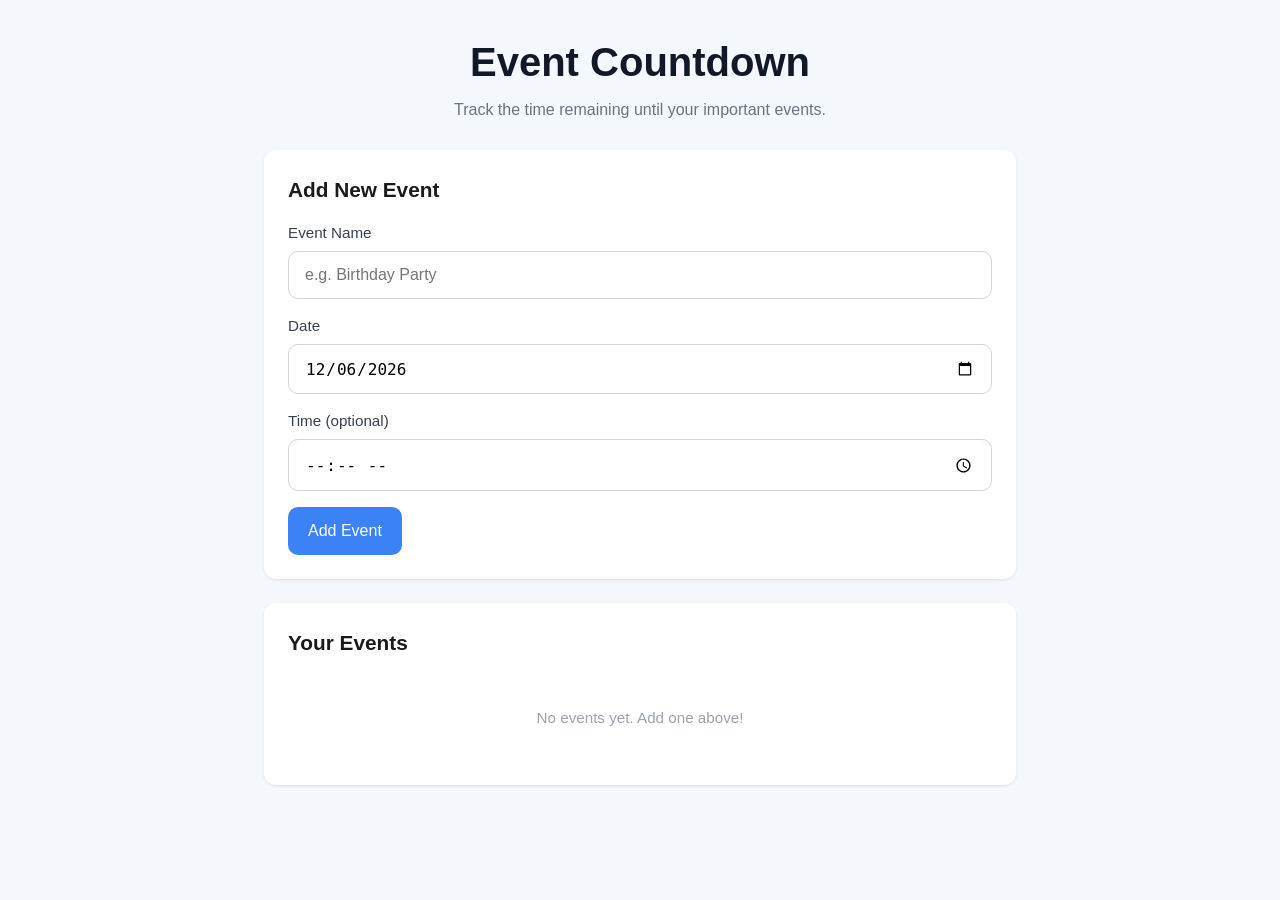
==== index.html @ d92455cd "Add files via upload" ====
<!DOCTYPE html>
<html lang="en">
<head>
  <meta charset="UTF-8">
  <meta name="viewport" content="width=device-width, initial-scale=1.0">
  <title>Event Countdown</title>
  <link rel="stylesheet" href="styles.css">
</head>
<body>
  <div class="container">
    <header>
      <h1>Event Countdown</h1>
      <p>Track the time remaining until your important events.</p>
    </header>

    <section class="add-event">
      <h2>Add New Event</h2>
      <form id="event-form">
        <div class="form-group">
          <label for="event-name">Event Name</label>
          <input type="text" id="event-name" required placeholder="e.g. Birthday Party">
        </div>
        <div class="form-group">
          <label for="event-date">Date</label>
          <input type="date" id="event-date" required>
        </div>
        <div class="form-group">
          <label for="event-time">Time (optional)</label>
          <input type="time" id="event-time">
        </div>
        <button type="submit">Add Event</button>
      </form>
    </section>

    <section class="events-list">
      <h2>Your Events</h2>
      <div id="events-container">
        <!-- Events will be rendered here -->
      </div>
    </section>
  </div>

  <script src="app.js"></script>
</body>
</html>
---- styles.css ----
* {
  box-sizing: border-box;
  margin: 0;
  padding: 0;
}

body {
  font-family: -apple-system, BlinkMacSystemFont, "Segoe UI", Roboto, Oxygen, Ubuntu, sans-serif;
  background: #f4f7fb;
  color: #1a1a1a;
  line-height: 1.5;
  -webkit-text-size-adjust: 100%;
}

.container {
  max-width: 800px;
  margin: 1.25rem auto;
  padding: 0 1rem;
}

header {
  text-align: center;
  margin-bottom: 1.75rem;
}

header h1 {
  font-size: 2rem;
  margin-bottom: 0.4rem;
  color: #111827;
}

header p {
  color: #6b7280;
  font-size: 0.95rem;
}

.add-event, .events-list {
  background: white;
  border-radius: 12px;
  padding: 1.25rem;
  margin-bottom: 1.5rem;
  box-shadow: 0 1px 3px rgba(0, 0, 0, 0.1);
}

h2 {
  margin-bottom: 1rem;
  font-size: 1.3rem;
}

.form-group {
  margin-bottom: 1rem;
}

label {
  display: block;
  margin-bottom: 0.4rem;
  font-weight: 500;
  color: #374151;
  font-size: 0.95rem;
}

input[type="text"],
input[type="date"],
input[type="time"] {
  width: 100%;
  padding: 0.85rem 1rem;
  border: 1px solid #d1d5db;
  border-radius: 10px;
  font-size: 1rem;
  min-height: 48px;
}

input:focus {
  outline: none;
  border-color: #3b82f6;
  box-shadow: 0 0 0 3px rgba(59, 130, 246, 0.15);
}

button {
  background: #3b82f6;
  color: white;
  border: none;
  padding: 0.9rem 1.25rem;
  border-radius: 10px;
  font-size: 1rem;
  cursor: pointer;
  font-weight: 500;
  min-height: 48px;
  width: 100%;
}

button:hover {
  background: #2563eb;
}

.event-card {
  border: 1px solid #e5e7eb;
  border-radius: 10px;
  padding: 1rem;
  margin-bottom: 1rem;
  background: #fafafa;
}

.event-header {
  display: flex;
  justify-content: space-between;
  align-items: flex-start;
  gap: 0.75rem;
  margin-bottom: 0.6rem;
}

.event-name {
  font-size: 1.15rem;
  font-weight: 600;
  word-break: break-word;
  flex: 1;
}

.delete-btn {
  background: #ef4444;
  padding: 0.5rem 0.85rem;
  font-size: 0.875rem;
  width: auto;
  min-height: 36px;
  flex-shrink: 0;
}

.delete-btn:hover {
  background: #dc2626;
}

.event-datetime {
  color: #6b7280;
  font-size: 0.875rem;
  margin-bottom: 0.75rem;
  line-height: 1.4;
}

.countdown {
  display: grid;
  grid-template-columns: repeat(4, 1fr);
  gap: 0.5rem;
  text-align: center;
}

.time-unit {
  min-width: 0;
}

.time-value {
  font-size: 1.5rem;
  font-weight: 700;
  color: #1f2937;
  display: block;
  line-height: 1.1;
}

.time-label {
  font-size: 0.7rem;
  color: #6b7280;
  text-transform: uppercase;
  letter-spacing: 0.5px;
  margin-top: 0.15rem;
}

.past-event {
  opacity: 0.7;
}

.past-label {
  color: #ef4444;
  font-weight: 600;
  margin-top: 0.5rem;
  font-size: 0.9rem;
}

.empty-state {
  text-align: center;
  color: #9ca3af;
  padding: 2rem 0;
  font-size: 0.95rem;
}

/* Larger screens */
@media (min-width: 640px) {
  .container {
    margin: 2rem auto;
    padding: 0 1.5rem;
  }

  header h1 {
    font-size: 2.5rem;
  }

  header p {
    font-size: 1rem;
  }

  .add-event, .events-list {
    padding: 1.5rem;
  }

  button {
    width: auto;
  }

  .countdown {
    display: flex;
    gap: 1rem;
    justify-content: flex-start;
  }

  .time-unit {
    min-width: 70px;
  }

  .time-value {
    font-size: 1.75rem;
  }

  .time-label {
    font-size: 0.75rem;
  }
}
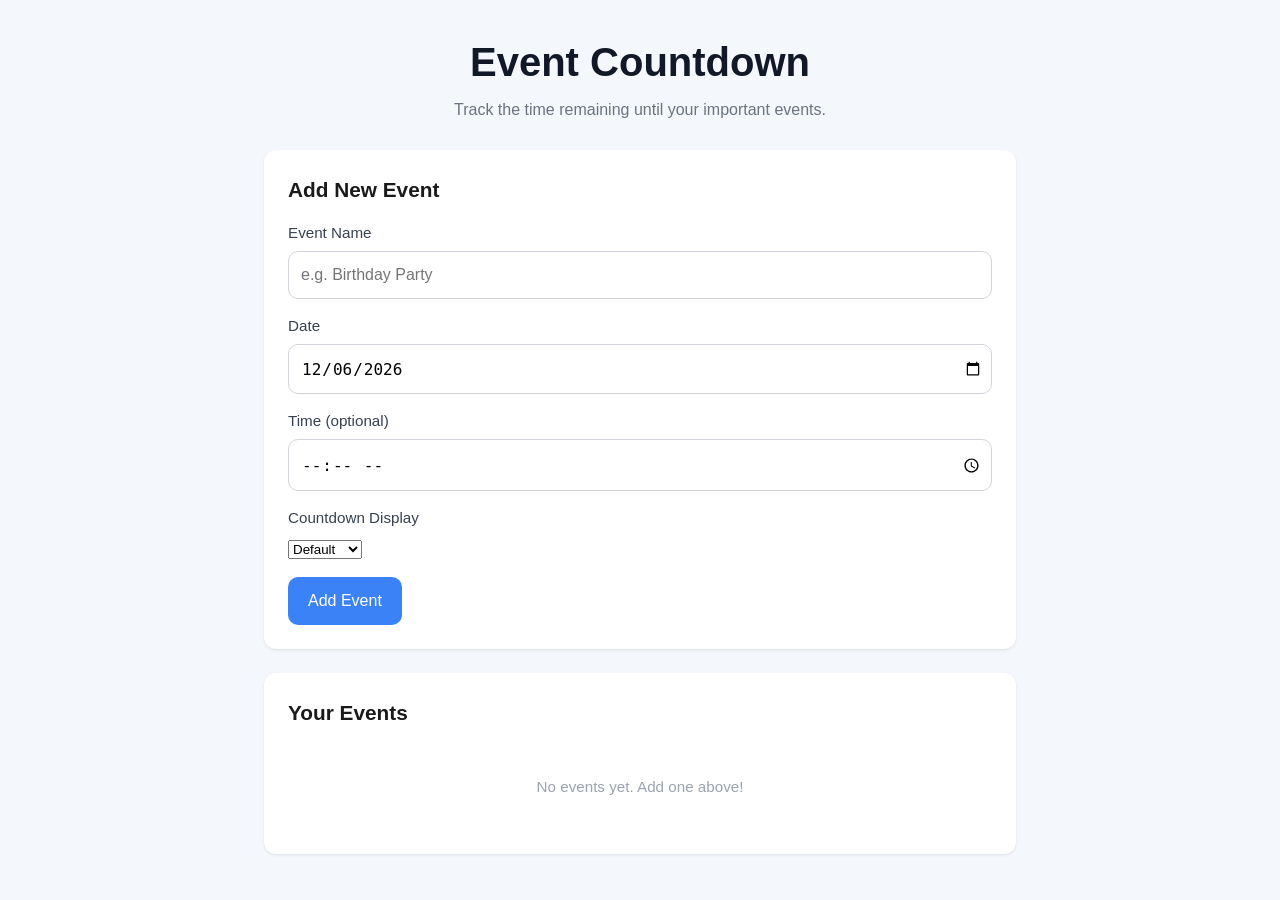
==== commit 21453c5c: "Add countdown display unit selector" ====
--- a/index.html
+++ b/index.html
@@ -28,6 +28,18 @@
           <label for="event-time">Time (optional)</label>
           <input type="time" id="event-time">
         </div>
+        <div class="form-group">
+          <label for="event-unit">Countdown Display</label>
+          <select id="event-unit">
+            <option value="default">Default</option>
+            <option value="years">Years</option>
+            <option value="months">Months</option>
+            <option value="days">Days</option>
+            <option value="hours">Hours</option>
+            <option value="minutes">Minutes</option>
+            <option value="seconds">Seconds</option>
+          </select>
+        </div>
         <button type="submit">Add Event</button>
       </form>
     </section>
--- a/styles.css
+++ b/styles.css
@@ -63,11 +63,20 @@
 input[type="date"],
 input[type="time"] {
   width: 100%;
-  padding: 0.85rem 1rem;
+  max-width: 100%;
+  padding: 0.85rem 0.75rem;
   border: 1px solid #d1d5db;
   border-radius: 10px;
   font-size: 1rem;
   min-height: 48px;
+  box-sizing: border-box;
+  -webkit-appearance: none;
+  appearance: none;
+}
+
+input[type="date"],
+input[type="time"] {
+  padding-right: 0.5rem;
 }
 
 input:focus {
@@ -143,6 +152,11 @@
   text-align: center;
 }
 
+.countdown.days-only {
+  grid-template-columns: 1fr;
+  max-width: 120px;
+}
+
 .time-unit {
   min-width: 0;
 }
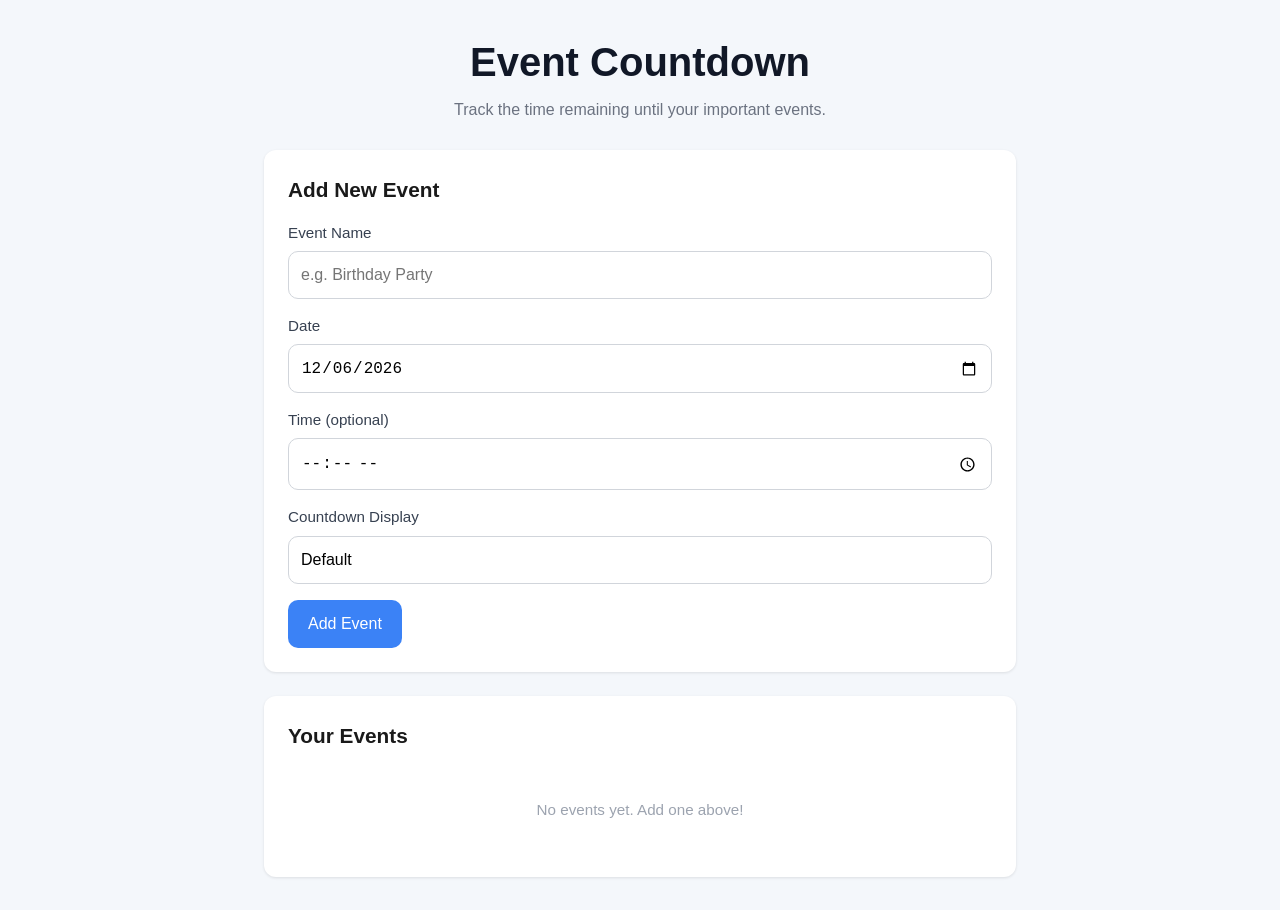
==== commit d2380101: "Prepare form for edit mode" ====
--- a/index.html
+++ b/index.html
@@ -14,7 +14,7 @@
     </header>
 
     <section class="add-event">
-      <h2>Add New Event</h2>
+      <h2 id="form-title">Add New Event</h2>
       <form id="event-form">
         <div class="form-group">
           <label for="event-name">Event Name</label>
@@ -40,7 +40,7 @@
             <option value="seconds">Seconds</option>
           </select>
         </div>
-        <button type="submit">Add Event</button>
+        <button type="submit" id="submit-btn">Add Event</button>
       </form>
     </section>
 
--- a/styles.css
+++ b/styles.css
@@ -74,9 +74,18 @@
   appearance: none;
 }
 
-input[type="date"],
-input[type="time"] {
-  padding-right: 0.5rem;
+select {
+  width: 100%;
+  max-width: 100%;
+  padding: 0.85rem 0.75rem;
+  border: 1px solid #d1d5db;
+  border-radius: 10px;
+  font-size: 1rem;
+  min-height: 48px;
+  box-sizing: border-box;
+  background: white;
+  -webkit-appearance: none;
+  appearance: none;
 }
 
 input:focus {
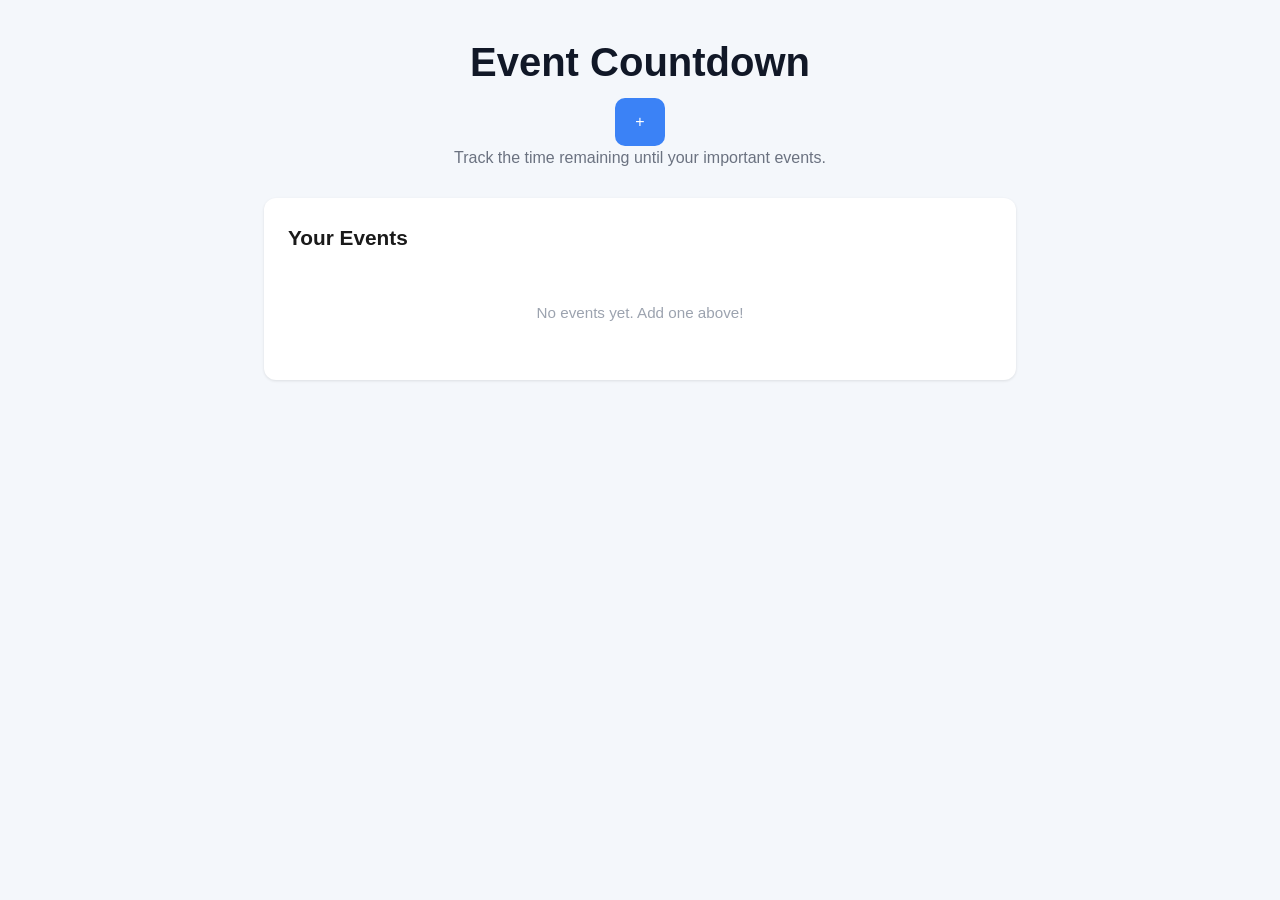
==== commit bb8a4265: "Hide add form by default; add + button to show it" ====
--- a/index.html
+++ b/index.html
@@ -9,11 +9,14 @@
 <body>
   <div class="container">
     <header>
-      <h1>Event Countdown</h1>
+      <div class="header-top">
+        <h1>Event Countdown</h1>
+        <button type="button" id="add-btn" class="add-btn" title="Add new event">+</button>
+      </div>
       <p>Track the time remaining until your important events.</p>
     </header>
 
-    <section class="add-event">
+    <section class="add-event" id="add-event-section" style="display: none;">
       <h2 id="form-title">Add New Event</h2>
       <form id="event-form">
         <div class="form-group">
@@ -40,7 +43,10 @@
             <option value="seconds">Seconds</option>
           </select>
         </div>
-        <button type="submit" id="submit-btn">Add Event</button>
+        <div class="form-actions">
+          <button type="submit" id="submit-btn">Add Event</button>
+          <button type="button" id="cancel-btn" class="cancel-btn" style="display: none;">Cancel</button>
+        </div>
       </form>
     </section>
 
--- a/styles.css
+++ b/styles.css
@@ -107,8 +107,23 @@
   width: 100%;
 }
 
-button:hover {
-  background: #2563eb;
+.form-actions {
+  display: flex;
+  gap: 0.75rem;
+  flex-wrap: wrap;
+}
+
+.form-actions button {
+  flex: 1;
+  min-width: 120px;
+}
+
+.cancel-btn {
+  background: #6b7280 !important;
+}
+
+.cancel-btn:hover {
+  background: #4b5563 !important;
 }
 
 .event-card {
@@ -132,6 +147,26 @@
   font-weight: 600;
   word-break: break-word;
   flex: 1;
+}
+
+.edit-btn {
+  background: #10b981;
+  padding: 0.5rem 0.85rem;
+  font-size: 0.875rem;
+  width: auto;
+  min-height: 36px;
+  flex-shrink: 0;
+  margin-right: 0.4rem;
+}
+
+.edit-btn:hover {
+  background: #059669;
+}
+
+.event-actions {
+  display: flex;
+  gap: 0.4rem;
+  flex-shrink: 0;
 }
 
 .delete-btn {
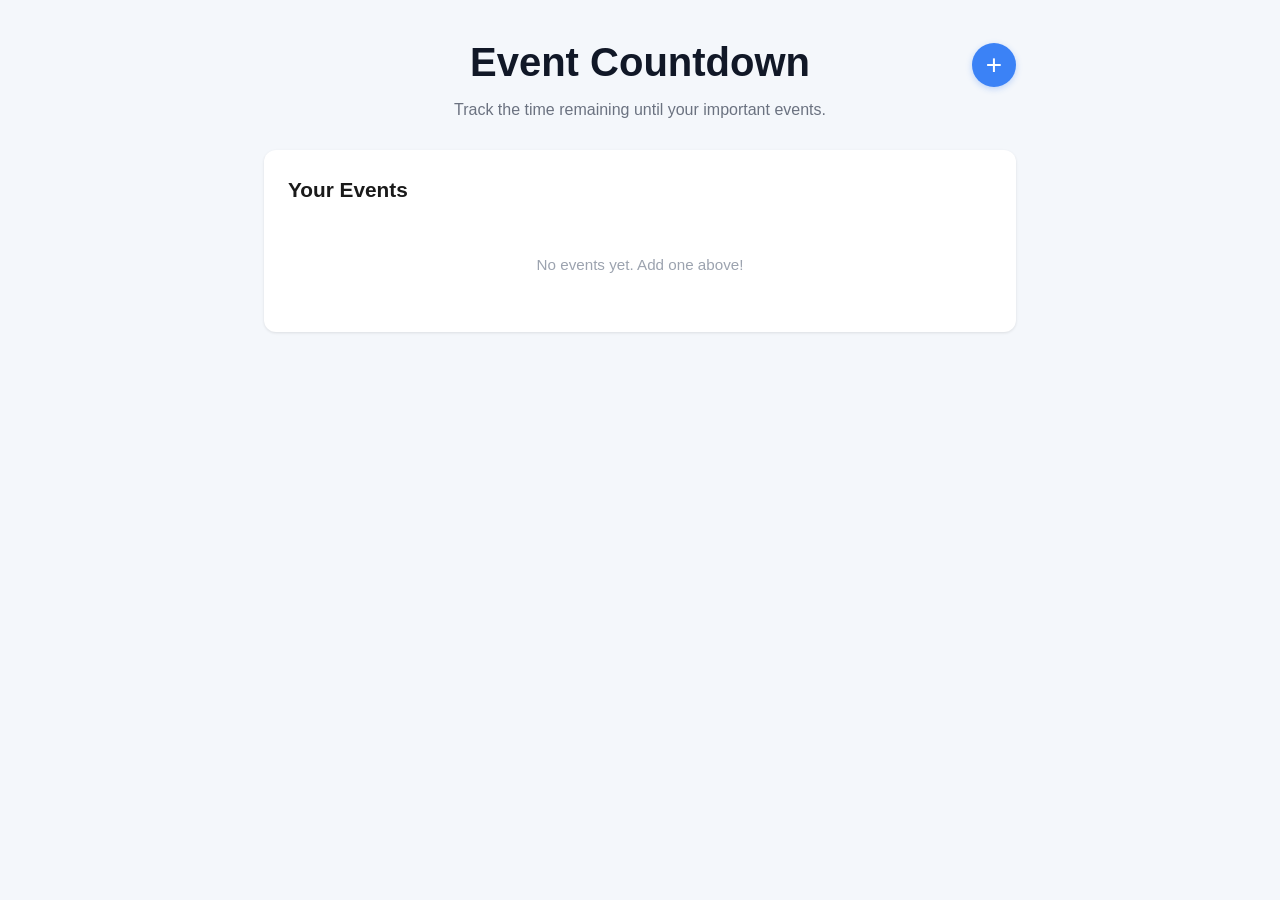
==== commit cca941da: "Add close X button to the form header" ====
--- a/index.html
+++ b/index.html
@@ -17,7 +17,10 @@
     </header>
 
     <section class="add-event" id="add-event-section" style="display: none;">
-      <h2 id="form-title">Add New Event</h2>
+      <div class="form-header">
+        <h2 id="form-title">Add New Event</h2>
+        <button type="button" id="close-btn" class="close-btn" title="Close">×</button>
+      </div>
       <form id="event-form">
         <div class="form-group">
           <label for="event-name">Event Name</label>
--- a/styles.css
+++ b/styles.css
@@ -21,6 +21,42 @@
 header {
   text-align: center;
   margin-bottom: 1.75rem;
+  position: relative;
+}
+
+.header-top {
+  display: flex;
+  align-items: center;
+  justify-content: center;
+  gap: 0.75rem;
+  position: relative;
+}
+
+.add-btn {
+  position: absolute;
+  right: 0;
+  top: 50%;
+  transform: translateY(-50%);
+  width: 44px;
+  height: 44px;
+  min-height: 44px;
+  padding: 0;
+  border-radius: 50%;
+  font-size: 1.75rem;
+  font-weight: 300;
+  line-height: 1;
+  background: #3b82f6;
+  color: white;
+  border: none;
+  cursor: pointer;
+  display: flex;
+  align-items: center;
+  justify-content: center;
+  box-shadow: 0 2px 6px rgba(59, 130, 246, 0.3);
+}
+
+.add-btn:hover {
+  background: #2563eb;
 }
 
 header h1 {
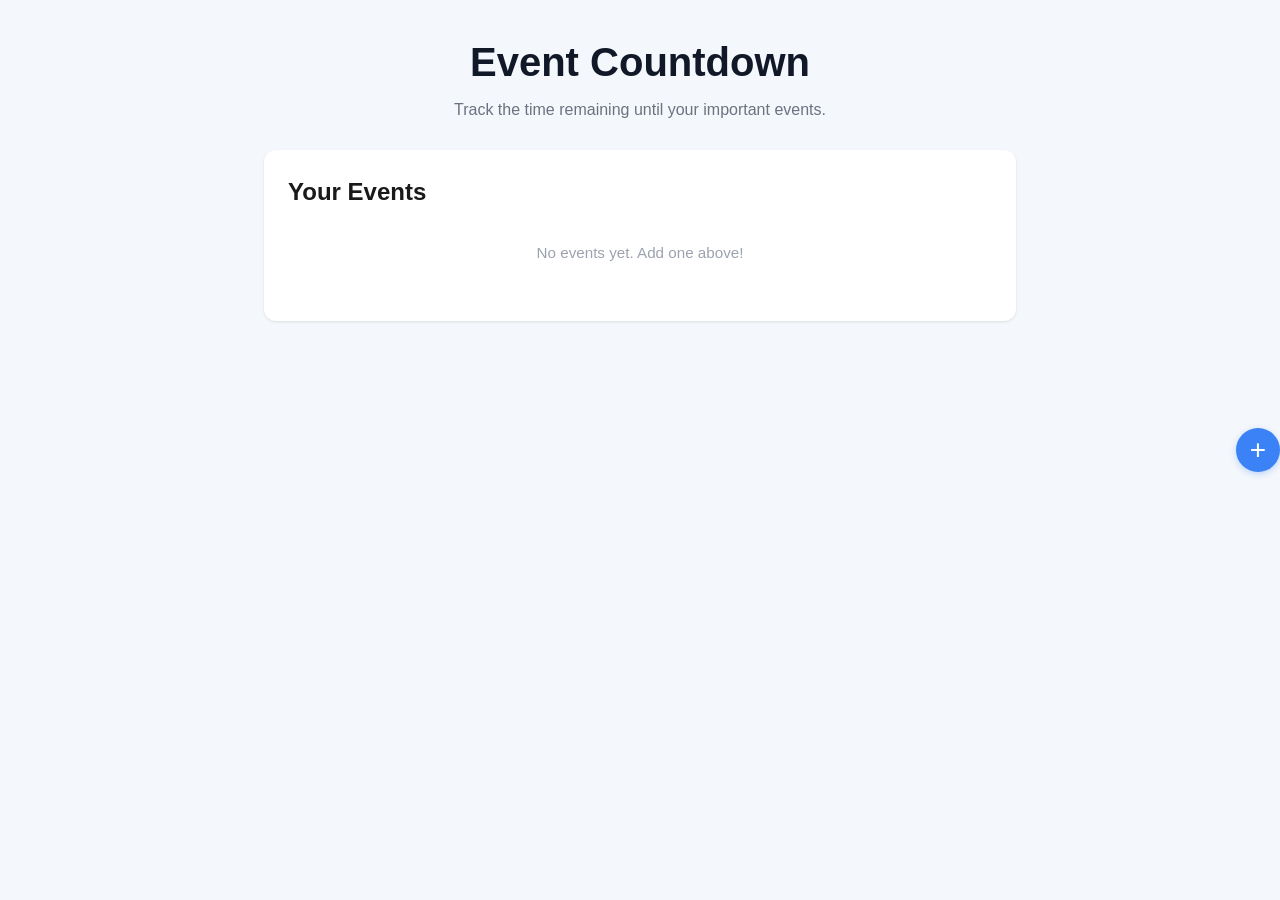
==== commit d32e6388: "Pin a small square add button to the top-right corner" ====
--- a/index.html
+++ b/index.html
@@ -4,15 +4,13 @@
   <meta charset="UTF-8">
   <meta name="viewport" content="width=device-width, initial-scale=1.0">
   <title>Event Countdown</title>
-  <link rel="stylesheet" href="styles.css">
+  <link rel="stylesheet" href="styles.css?v=5">
 </head>
 <body>
+  <button type="button" id="add-btn" class="add-btn" title="Add new event" aria-label="Add new event">+</button>
   <div class="container">
     <header>
-      <div class="header-top">
-        <h1>Event Countdown</h1>
-        <button type="button" id="add-btn" class="add-btn" title="Add new event">+</button>
-      </div>
+      <h1>Event Countdown</h1>
       <p>Track the time remaining until your important events.</p>
     </header>
 
@@ -61,6 +59,6 @@
     </section>
   </div>
 
-  <script src="app.js"></script>
+  <script src="app.js?v=5"></script>
 </body>
 </html>
--- a/styles.css
+++ b/styles.css
@@ -78,9 +78,38 @@
   box-shadow: 0 1px 3px rgba(0, 0, 0, 0.1);
 }
 
-h2 {
+.form-header {
+  display: flex;
+  justify-content: space-between;
+  align-items: center;
   margin-bottom: 1rem;
-  font-size: 1.3rem;
+}
+
+.form-header h2 {
+  margin-bottom: 0;
+}
+
+.close-btn {
+  width: 36px;
+  height: 36px;
+  min-height: 36px;
+  padding: 0;
+  border-radius: 50%;
+  font-size: 1.5rem;
+  font-weight: 300;
+  line-height: 1;
+  background: #f3f4f6;
+  color: #6b7280;
+  border: none;
+  cursor: pointer;
+  display: flex;
+  align-items: center;
+  justify-content: center;
+}
+
+.close-btn:hover {
+  background: #e5e7eb;
+  color: #374151;
 }
 
 .form-group {
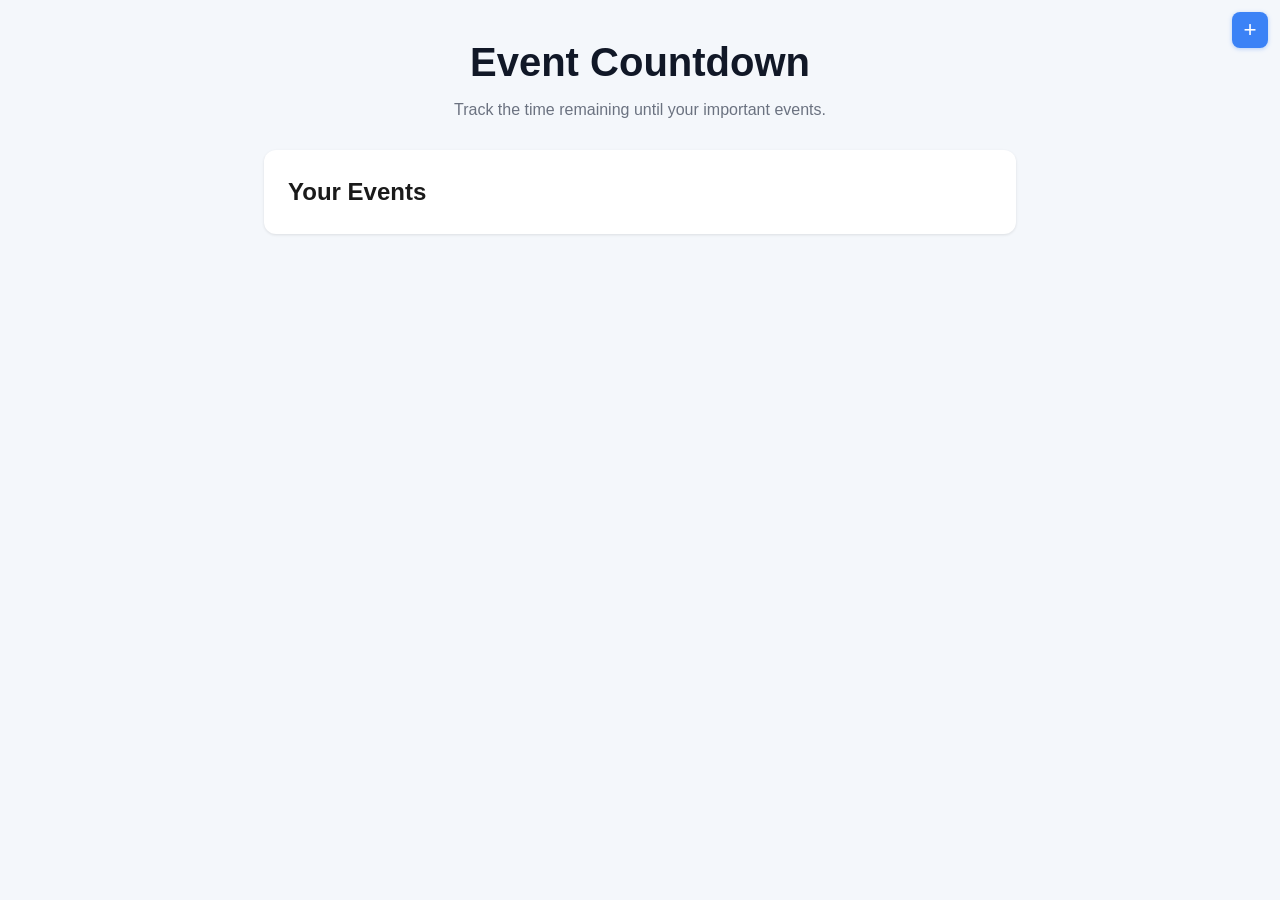
==== commit 5979769a: "Remove close X from the add event form" ====
--- a/index.html
+++ b/index.html
@@ -4,7 +4,7 @@
   <meta charset="UTF-8">
   <meta name="viewport" content="width=device-width, initial-scale=1.0">
   <title>Event Countdown</title>
-  <link rel="stylesheet" href="styles.css?v=5">
+  <link rel="stylesheet" href="styles.css?v=6">
 </head>
 <body>
   <button type="button" id="add-btn" class="add-btn" title="Add new event" aria-label="Add new event">+</button>
@@ -15,10 +15,7 @@
     </header>
 
     <section class="add-event" id="add-event-section" style="display: none;">
-      <div class="form-header">
-        <h2 id="form-title">Add New Event</h2>
-        <button type="button" id="close-btn" class="close-btn" title="Close">×</button>
-      </div>
+      <h2 id="form-title">Add New Event</h2>
       <form id="event-form">
         <div class="form-group">
           <label for="event-name">Event Name</label>
@@ -59,6 +56,6 @@
     </section>
   </div>
 
-  <script src="app.js?v=5"></script>
+  <script src="app.js?v=6"></script>
 </body>
 </html>
--- a/styles.css
+++ b/styles.css
@@ -21,41 +21,40 @@
 header {
   text-align: center;
   margin-bottom: 1.75rem;
-  position: relative;
-}
-
-.header-top {
-  display: flex;
-  align-items: center;
-  justify-content: center;
-  gap: 0.75rem;
-  position: relative;
-}
-
-.add-btn {
-  position: absolute;
-  right: 0;
-  top: 50%;
-  transform: translateY(-50%);
-  width: 44px;
-  height: 44px;
-  min-height: 44px;
+}
+
+button.add-btn {
+  position: fixed;
+  top: max(12px, env(safe-area-inset-top, 0px));
+  right: max(12px, env(safe-area-inset-right, 0px));
+  z-index: 100;
+  width: 36px;
+  height: 36px;
+  min-width: 36px;
+  max-width: 36px;
+  min-height: 36px;
   padding: 0;
-  border-radius: 50%;
-  font-size: 1.75rem;
-  font-weight: 300;
+  margin: 0;
+  border: none;
+  border-radius: 8px;
+  font-size: 1.4rem;
+  font-weight: 400;
   line-height: 1;
   background: #3b82f6;
   color: white;
-  border: none;
   cursor: pointer;
   display: flex;
   align-items: center;
   justify-content: center;
-  box-shadow: 0 2px 6px rgba(59, 130, 246, 0.3);
-}
-
-.add-btn:hover {
+  box-shadow: 0 1px 4px rgba(59, 130, 246, 0.35);
+  -webkit-appearance: none;
+  appearance: none;
+  touch-action: manipulation;
+  -webkit-tap-highlight-color: transparent;
+}
+
+button.add-btn:hover,
+button.add-btn:active {
   background: #2563eb;
 }
 
